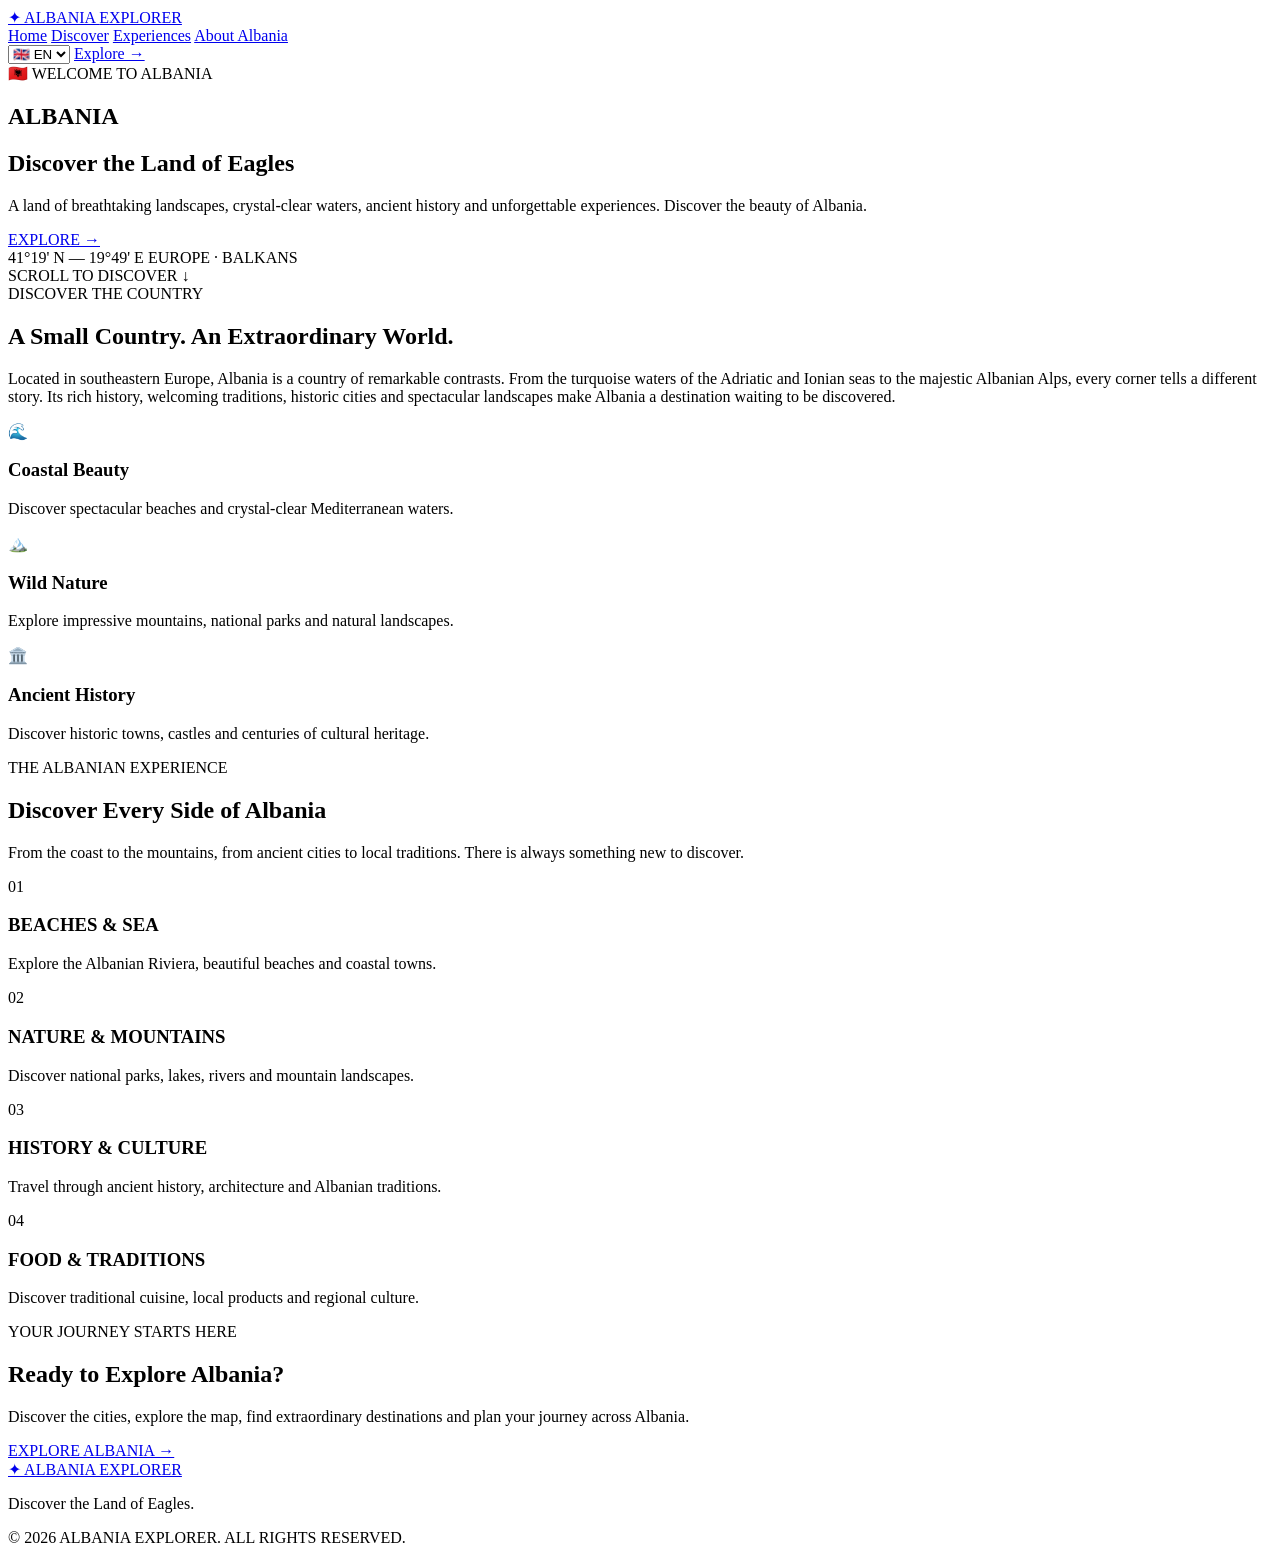
==== index.html @ d85bb2f9 "Add index.html for Albania Explorer website This HTML file serves as the main structure for the Alba" ====
<!DOCTYPE html>
<html lang="en">
<head>
    <meta charset="UTF-8">
    <meta name="viewport" content="width=device-width, initial-scale=1.0">

    <meta name="description" content="Discover Albania. Explore its cities, beaches, mountains, history and culture with Albania Explorer.">

    <meta name="theme-color" content="#080D17">

    <title>Albania Explorer | Discover the Land of Eagles</title>

    <link rel="stylesheet" href="style.css">

    <script src="main.js" defer></script>
</head>

<body>

    <!-- NAVIGATION BAR -->

    <header class="header" id="home">

        <a href="#home" class="logo">
            <span class="logo-symbol">✦</span>
            ALBANIA <span>EXPLORER</span>
        </a>

        <nav class="navigation">
            <a href="#home" data-i18n="nav-home">Home</a>
            <a href="#discover" data-i18n="nav-discover">Discover</a>
            <a href="#experiences" data-i18n="nav-experiences">Experiences</a>
            <a href="#about" data-i18n="nav-about">About Albania</a>
        </nav>

        <div class="header-actions">

            <select id="languageSwitcher" aria-label="Select language">
                <option value="en">🇬🇧 EN</option>
                <option value="sq">🇦🇱 SQ</option>
            </select>

            <a href="#explore" class="header-explore">
                Explore →
            </a>

        </div>

    </header>


    <!-- HERO SECTION -->

    <main>

        <section class="hero">

            <div class="hero-background"></div>

            <div class="hero-overlay"></div>

            <div class="hero-content">

                <span class="hero-label">
                    <span class="flag">🇦🇱</span>
                    <span data-i18n="hero-label">
                        WELCOME TO ALBANIA
                    </span>
                </span>

                <h1>
                    ALBANIA
                </h1>

                <h2 data-i18n="hero-subtitle">
                    Discover the Land of Eagles
                </h2>

                <p data-i18n="hero-description">
                    A land of breathtaking landscapes, crystal-clear
                    waters, ancient history and unforgettable
                    experiences. Discover the beauty of Albania.
                </p>

                <a href="#explore" class="explore-button">
                    <span data-i18n="explore-button">EXPLORE</span>
                    <span class="button-arrow">→</span>
                </a>

                <div class="hero-caption">
                    <span>41°19' N — 19°49' E</span>
                    <span>EUROPE · BALKANS</span>
                </div>

            </div>

            <div class="scroll-indicator">
                <span data-i18n="scroll">SCROLL TO DISCOVER</span>
                <span>↓</span>
            </div>

        </section>


        <!-- INTRODUCTION -->

        <section class="introduction" id="discover">

            <span class="section-label">
                DISCOVER THE COUNTRY
            </span>

            <h2 data-i18n="intro-title">
                A Small Country. An Extraordinary World.
            </h2>

            <p data-i18n="intro-description">
                Located in southeastern Europe, Albania is a country
                of remarkable contrasts. From the turquoise waters
                of the Adriatic and Ionian seas to the majestic
                Albanian Alps, every corner tells a different story.

                Its rich history, welcoming traditions, historic
                cities and spectacular landscapes make Albania
                a destination waiting to be discovered.
            </p>

            <div class="country-highlights">

                <article class="highlight">
                    <span class="highlight-icon">🌊</span>
                    <h3>Coastal Beauty</h3>
                    <p>
                        Discover spectacular beaches and
                        crystal-clear Mediterranean waters.
                    </p>
                </article>

                <article class="highlight">
                    <span class="highlight-icon">🏔️</span>
                    <h3>Wild Nature</h3>
                    <p>
                        Explore impressive mountains,
                        national parks and natural landscapes.
                    </p>
                </article>

                <article class="highlight">
                    <span class="highlight-icon">🏛️</span>
                    <h3>Ancient History</h3>
                    <p>
                        Discover historic towns, castles
                        and centuries of cultural heritage.
                    </p>
                </article>

            </div>

        </section>


        <!-- EXPERIENCES -->

        <section class="experiences" id="experiences">

            <span class="section-label">
                THE ALBANIAN EXPERIENCE
            </span>

            <h2 data-i18n="experiences-title">
                Discover Every Side of Albania
            </h2>

            <p data-i18n="experiences-description">
                From the coast to the mountains,
                from ancient cities to local traditions.
                There is always something new to discover.
            </p>

            <div class="experience-categories">

                <article class="experience-item">
                    <span>01</span>
                    <h3>BEACHES & SEA</h3>
                    <p>
                        Explore the Albanian Riviera,
                        beautiful beaches and coastal towns.
                    </p>
                </article>

                <article class="experience-item">
                    <span>02</span>
                    <h3>NATURE & MOUNTAINS</h3>
                    <p>
                        Discover national parks,
                        lakes, rivers and mountain landscapes.
                    </p>
                </article>

                <article class="experience-item">
                    <span>03</span>
                    <h3>HISTORY & CULTURE</h3>
                    <p>
                        Travel through ancient history,
                        architecture and Albanian traditions.
                    </p>
                </article>

                <article class="experience-item">
                    <span>04</span>
                    <h3>FOOD & TRADITIONS</h3>
                    <p>
                        Discover traditional cuisine,
                        local products and regional culture.
                    </p>
                </article>

            </div>

        </section>


        <!-- EXPLORE ENTRY -->

        <section class="explore-section" id="explore">

            <span class="section-label">
                YOUR JOURNEY STARTS HERE
            </span>

            <h2 data-i18n="explore-title">
                Ready to Explore Albania?
            </h2>

            <p data-i18n="explore-description">
                Discover the cities, explore the map,
                find extraordinary destinations and
                plan your journey across Albania.
            </p>

            <a href="map.html" class="explore-button">
                EXPLORE ALBANIA →
            </a>

        </section>

    </main>


    <!-- FOOTER -->

    <footer class="footer" id="about">

        <a href="#home" class="logo">
            ✦ ALBANIA EXPLORER
        </a>

        <p>
            Discover the Land of Eagles.
        </p>

        <span>
            © 2026 ALBANIA EXPLORER.
            ALL RIGHTS RESERVED.
        </span>

    </footer>

</body>
</html>
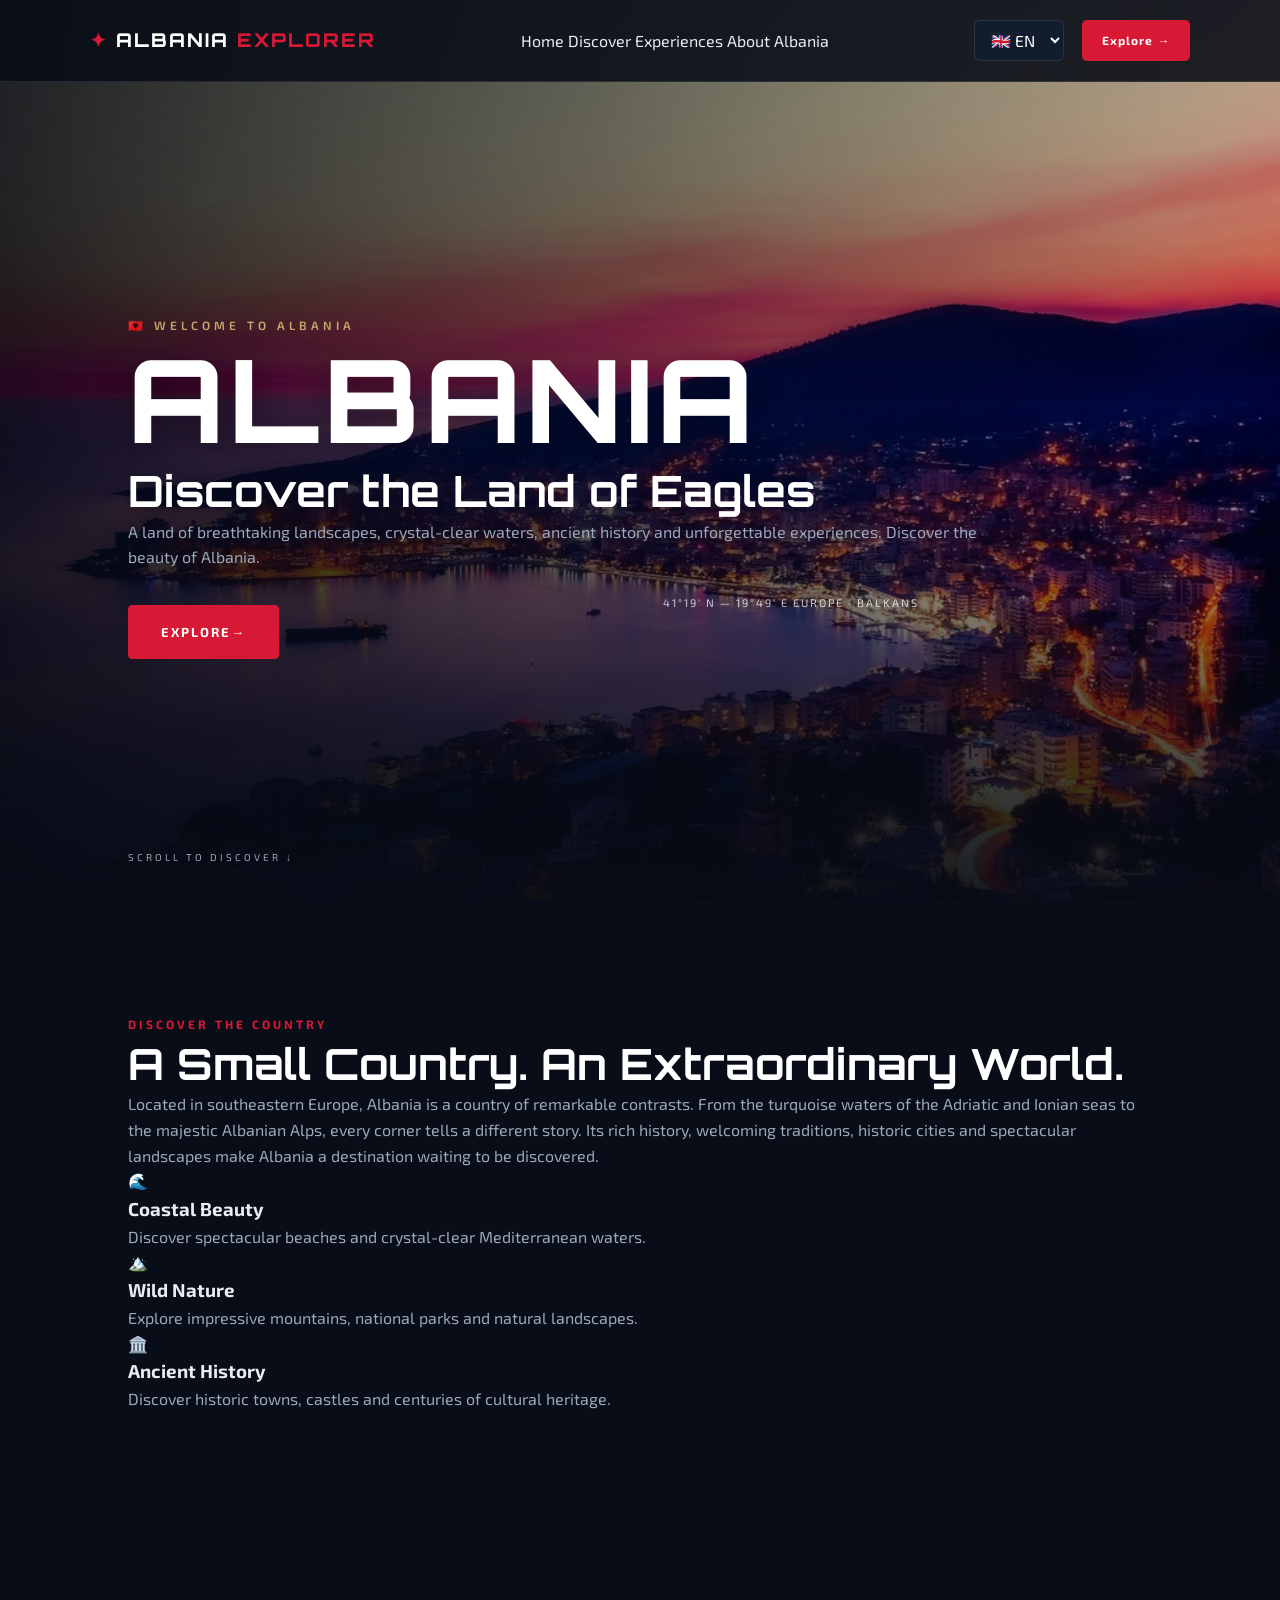
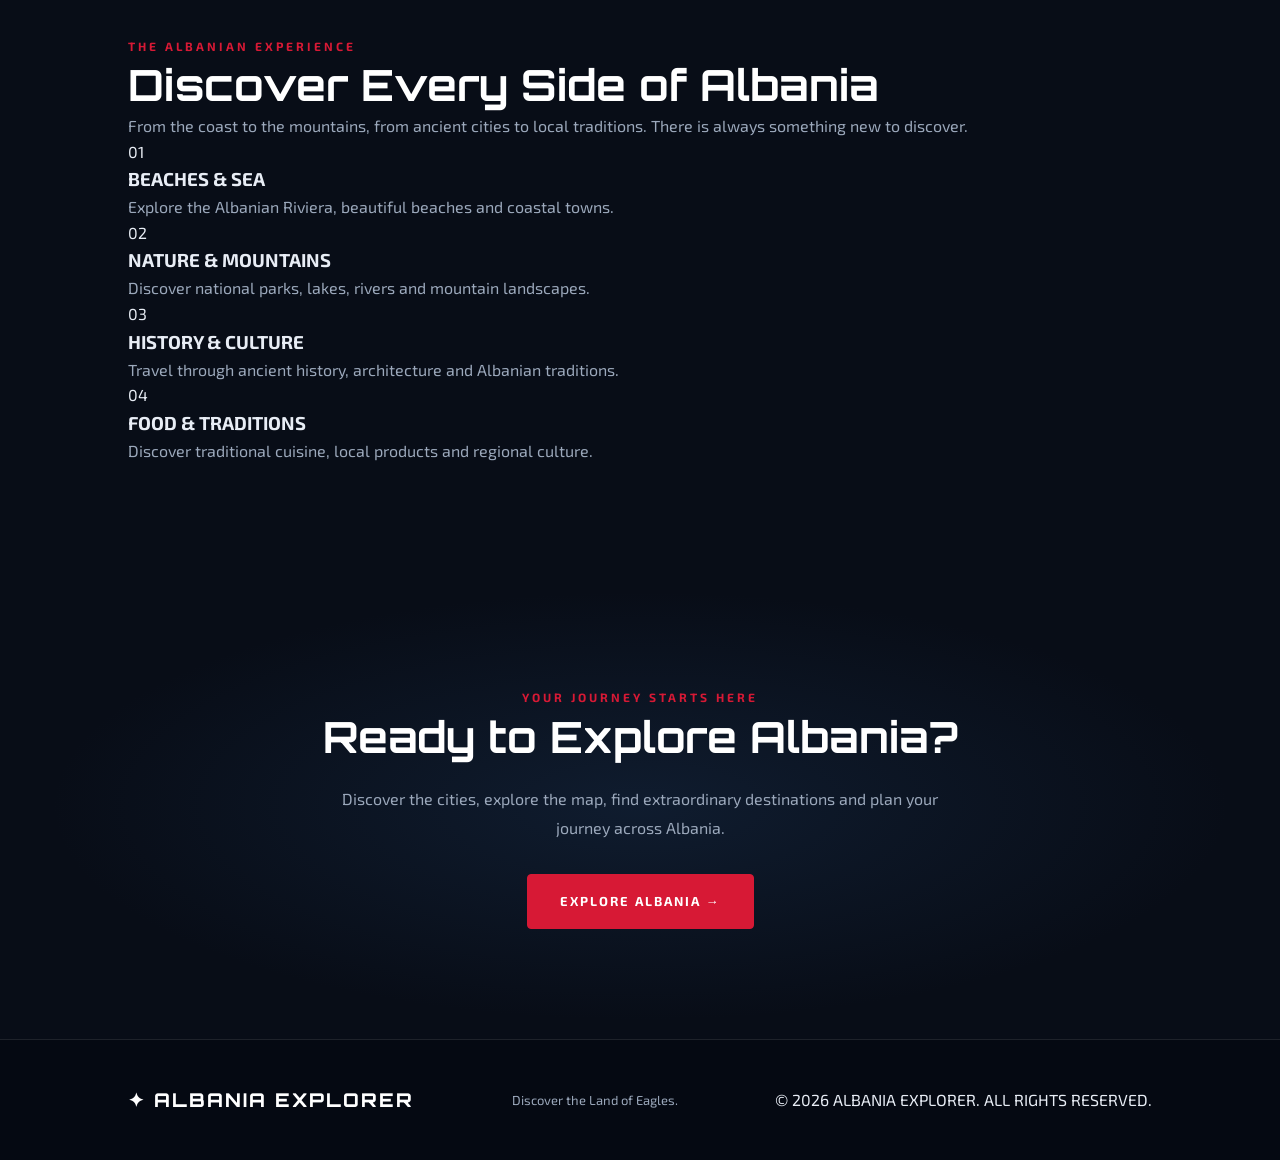
==== commit 6a65d3a1: "Replace main.js script with language.js" ====
--- a/index.html
+++ b/index.html
@@ -13,7 +13,7 @@
 
     <link rel="stylesheet" href="style.css">
 
-    <script src="main.js" defer></script>
+    <script src="language.js" defer></script>
 </head>
 
 <body>
--- a/style.css
+++ b/style.css
@@ -0,0 +1,608 @@
+
+@import url('https://fonts.googleapis.com/css2?family=Exo+2:wght@300;400;500;600;700;800&family=Orbitron:wght@400;500;600;700;800&display=swap');
+
+:root {
+    --background: #080d17;
+    --background-light: #101a2a;
+    --surface: #111d2e;
+    --white: #ffffff;
+    --text: #e8edf5;
+    --muted: #9ba8bb;
+    --red: #d71935;
+    --gold: #c9a66b;
+    --border: rgba(255, 255, 255, 0.1);
+}
+
+* {
+    margin: 0;
+    padding: 0;
+    box-sizing: border-box;
+}
+
+html {
+    scroll-behavior: smooth;
+    scroll-padding-top: 90px;
+}
+
+body {
+    background: var(--background);
+    color: var(--text);
+    font-family: "Exo 2", sans-serif;
+    line-height: 1.6;
+    overflow-x: hidden;
+}
+
+a {
+    color: inherit;
+    text-decoration: none;
+}
+
+button,
+select {
+    font: inherit;
+}
+
+::selection {
+    background: var(--red);
+    color: white;
+}
+
+/* HEADER */
+
+.header {
+    position: fixed;
+    top: 0;
+    left: 0;
+    width: 100%;
+    height: 82px;
+    padding: 0 7%;
+    display: flex;
+    align-items: center;
+    justify-content: space-between;
+    background: rgba(8, 13, 23, 0.88);
+    backdrop-filter: blur(18px);
+    border-bottom: 1px solid var(--border);
+    z-index: 1000;
+}
+
+.logo {
+    font-family: "Orbitron", sans-serif;
+    font-size: 19px;
+    font-weight: 800;
+    letter-spacing: 2px;
+    color: var(--white);
+}
+
+.logo span {
+    color: var(--red);
+}
+
+.nav {
+    display: flex;
+    align-items: center;
+    gap: 32px;
+}
+
+.nav a {
+    color: var(--muted);
+    font-size: 14px;
+    transition: color 0.3s;
+}
+
+.nav a:hover {
+    color: var(--white);
+}
+
+.header-actions {
+    display: flex;
+    align-items: center;
+    gap: 18px;
+}
+
+#languageSwitcher {
+    background: var(--surface);
+    color: var(--white);
+    border: 1px solid var(--border);
+    border-radius: 6px;
+    padding: 9px 12px;
+    cursor: pointer;
+}
+
+.header-explore {
+    background: var(--red);
+    color: white;
+    padding: 11px 20px;
+    border-radius: 5px;
+    font-size: 12px;
+    font-weight: 700;
+    letter-spacing: 1px;
+    transition: 0.3s;
+}
+
+.header-explore:hover {
+    background: #f02b48;
+    transform: translateY(-2px);
+}
+
+/* HERO */
+
+.hero {
+    position: relative;
+    min-height: 100vh;
+    display: flex;
+    align-items: center;
+    overflow: hidden;
+    background: var(--background);
+}
+
+.hero-background {
+    position: absolute;
+    inset: 0;
+    background:
+        linear-gradient(
+            90deg,
+            rgba(5, 10, 19, 0.88) 0%,
+            rgba(5, 10, 19, 0.55) 48%,
+            rgba(5, 10, 19, 0.12) 100%
+        ),
+        linear-gradient(
+            0deg,
+            rgba(8, 13, 23, 0.8) 0%,
+            transparent 35%
+        ),
+        url("assets/images/Sarande Albania.jpg") center 50% / cover no-repeat;
+    transform: scale(1.02);
+    animation: heroReveal 1.5s ease-out both;
+}
+
+.hero-overlay {
+    position: absolute;
+    inset: 0;
+    background: linear-gradient(
+        180deg,
+        rgba(8, 13, 23, 0.2),
+        transparent 45%,
+        rgba(8, 13, 23, 0.55)
+    );
+    pointer-events: none;
+}
+
+.hero-content {
+    position: relative;
+    z-index: 2;
+    width: min(850px, 90%);
+    margin-left: 10%;
+    padding-top: 70px;
+    animation: contentReveal 1s ease-out both;
+}
+
+.hero-flag {
+    font-size: 26px;
+    margin-bottom: 18px;
+}
+
+.hero-label {
+    color: var(--gold);
+    text-transform: uppercase;
+    font-size: 12px;
+    letter-spacing: 4px;
+    font-weight: 600;
+    margin-bottom: 15px;
+}
+
+.hero h1 {
+    font-family: "Orbitron", sans-serif;
+    color: var(--white);
+    font-size: clamp(55px, 10vw, 115px);
+    font-weight: 800;
+    letter-spacing: 5px;
+    line-height: 1.1;
+    text-shadow: 0 5px 35px rgba(0, 0, 0, 0.4);
+}
+
+.hero-subtitle {
+    font-family: "Orbitron", sans-serif;
+    color: var(--gold);
+    font-size: clamp(15px, 2vw, 23px);
+    letter-spacing: 3px;
+    margin-top: 12px;
+}
+
+.hero-description {
+    max-width: 570px;
+    color: #e0e5ed;
+    font-size: 17px;
+    margin-top: 22px;
+    line-height: 1.8;
+}
+
+.explore-button {
+    display: inline-flex;
+    align-items: center;
+    justify-content: center;
+    margin-top: 35px;
+    padding: 16px 32px;
+    background: var(--red);
+    color: white;
+    border: 1px solid var(--red);
+    border-radius: 4px;
+    font-size: 13px;
+    font-weight: 700;
+    letter-spacing: 2px;
+    transition: 0.3s;
+}
+
+.explore-button:hover {
+    background: transparent;
+    border-color: var(--gold);
+    color: var(--gold);
+    transform: translateY(-4px);
+    box-shadow: 0 10px 35px rgba(215, 25, 53, 0.2);
+}
+
+.hero-caption {
+    position: absolute;
+    bottom: 45px;
+    right: 7%;
+    color: rgba(255, 255, 255, 0.75);
+    font-size: 11px;
+    letter-spacing: 2px;
+    text-align: right;
+    line-height: 2;
+}
+
+.scroll-indicator {
+    position: absolute;
+    bottom: 35px;
+    left: 10%;
+    color: var(--muted);
+    font-size: 10px;
+    letter-spacing: 3px;
+    text-transform: uppercase;
+}
+
+/* GENERAL SECTIONS */
+
+section:not(.hero) {
+    padding: 110px 10%;
+}
+
+.section-label {
+    color: var(--red);
+    font-size: 12px;
+    font-weight: 700;
+    letter-spacing: 3px;
+    text-transform: uppercase;
+    margin-bottom: 15px;
+}
+
+section h2 {
+    font-family: "Orbitron", sans-serif;
+    font-size: clamp(27px, 4vw, 43px);
+    color: var(--white);
+    line-height: 1.3;
+}
+
+section p {
+    color: var(--muted);
+}
+
+/* DISCOVER */
+
+.discover-section {
+    background:
+        radial-gradient(
+            circle at 85% 20%,
+            rgba(25, 61, 104, 0.18),
+            transparent 35%
+        ),
+        var(--background);
+}
+
+.discover-section > p {
+    max-width: 760px;
+    margin-top: 25px;
+    font-size: 16px;
+    line-height: 1.9;
+}
+
+.discover-grid {
+    display: grid;
+    grid-template-columns: repeat(3, 1fr);
+    gap: 22px;
+    margin-top: 55px;
+}
+
+.discover-card {
+    padding: 30px;
+    background: var(--surface);
+    border: 1px solid var(--border);
+    border-radius: 10px;
+    transition: 0.3s;
+}
+
+.discover-card:hover {
+    transform: translateY(-7px);
+    border-color: rgba(201, 166, 107, 0.5);
+}
+
+.discover-card h3 {
+    color: var(--white);
+    font-family: "Orbitron", sans-serif;
+    font-size: 16px;
+    margin-bottom: 12px;
+}
+
+.discover-card p {
+    font-size: 14px;
+    line-height: 1.8;
+}
+
+/* EXPERIENCES */
+
+.experiences-section {
+    background: var(--background-light);
+}
+
+.experiences-section > p {
+    max-width: 650px;
+    margin-top: 20px;
+}
+
+.experiences-grid {
+    display: grid;
+    grid-template-columns: repeat(2, 1fr);
+    gap: 22px;
+    margin-top: 50px;
+}
+
+.experience-card {
+    position: relative;
+    min-height: 230px;
+    padding: 35px;
+    display: flex;
+    flex-direction: column;
+    justify-content: flex-end;
+    background: linear-gradient(
+        135deg,
+        #172940,
+        #101a2a
+    );
+    border: 1px solid var(--border);
+    border-radius: 10px;
+    overflow: hidden;
+    transition: 0.35s;
+}
+
+.experience-card::before {
+    content: "";
+    position: absolute;
+    inset: 0;
+    background: linear-gradient(
+        135deg,
+        transparent,
+        rgba(215, 25, 53, 0.12)
+    );
+    opacity: 0;
+    transition: 0.35s;
+}
+
+.experience-card:hover {
+    transform: translateY(-6px);
+    border-color: var(--gold);
+}
+
+.experience-card:hover::before {
+    opacity: 1;
+}
+
+.experience-card h3 {
+    position: relative;
+    z-index: 1;
+    color: var(--white);
+    font-family: "Orbitron", sans-serif;
+    font-size: 18px;
+    letter-spacing: 1px;
+}
+
+.experience-card p {
+    position: relative;
+    z-index: 1;
+    margin-top: 10px;
+    font-size: 14px;
+}
+
+/* EXPLORE SECTION */
+
+.explore-section {
+    text-align: center;
+    background:
+        radial-gradient(
+            ellipse at center,
+            rgba(29, 56, 91, 0.35),
+            transparent 65%
+        ),
+        var(--background);
+}
+
+.explore-section p {
+    max-width: 650px;
+    margin: 20px auto 0;
+    line-height: 1.8;
+}
+
+.explore-section .explore-button {
+    margin-top: 32px;
+}
+
+/* FOOTER */
+
+.footer {
+    padding: 45px 10%;
+    display: flex;
+    align-items: center;
+    justify-content: space-between;
+    gap: 20px;
+    background: #050912;
+    border-top: 1px solid var(--border);
+}
+
+.footer p {
+    color: var(--muted);
+    font-size: 13px;
+}
+
+/* ANIMATIONS */
+
+@keyframes heroReveal {
+    from {
+        opacity: 0;
+        transform: scale(1.08);
+    }
+    to {
+        opacity: 1;
+        transform: scale(1.02);
+    }
+}
+
+@keyframes contentReveal {
+    from {
+        opacity: 0;
+        transform: translateY(25px);
+    }
+    to {
+        opacity: 1;
+        transform: translateY(0);
+    }
+}
+
+/* RESPONSIVE */
+
+@media (max-width: 900px) {
+    .header {
+        padding: 0 4%;
+    }
+
+    .nav {
+        gap: 16px;
+    }
+
+    .nav a {
+        font-size: 12px;
+    }
+
+    section:not(.hero) {
+        padding: 85px 6%;
+    }
+
+    .hero-content {
+        margin-left: 7%;
+    }
+}
+
+@media (max-width: 650px) {
+    .header {
+        height: auto;
+        min-height: 75px;
+        padding: 15px 5%;
+        flex-wrap: wrap;
+        gap: 14px;
+    }
+
+    .logo {
+        font-size: 16px;
+    }
+
+    .nav {
+        order: 3;
+        width: 100%;
+        justify-content: center;
+        gap: 18px;
+    }
+
+    .nav a {
+        font-size: 11px;
+    }
+
+    .header-actions {
+        gap: 8px;
+    }
+
+    .header-explore {
+        padding: 9px 12px;
+        font-size: 10px;
+    }
+
+    #languageSwitcher {
+        padding: 7px;
+        font-size: 12px;
+    }
+
+    .hero {
+        min-height: 100svh;
+    }
+
+    .hero-background {
+        background-position: 58% center;
+    }
+
+    .hero-content {
+        width: 88%;
+        margin: 0 auto;
+        padding-top: 100px;
+    }
+
+    .hero h1 {
+        font-size: clamp(45px, 13vw, 75px);
+        letter-spacing: 2px;
+    }
+
+    .hero-description {
+        font-size: 14px;
+    }
+
+    .hero-caption {
+        right: 6%;
+        bottom: 25px;
+        font-size: 9px;
+    }
+
+    .scroll-indicator {
+        left: 6%;
+        bottom: 25px;
+        font-size: 9px;
+    }
+
+    .discover-grid,
+    .experiences-grid {
+        grid-template-columns: 1fr;
+    }
+
+    .discover-card {
+        padding: 25px;
+    }
+
+    .experience-card {
+        min-height: 190px;
+    }
+
+    section:not(.hero) {
+        padding: 75px 7%;
+    }
+
+    .footer {
+        flex-direction: column;
+        text-align: center;
+        padding: 35px 7%;
+    }
+}
+
+@media (prefers-reduced-motion: reduce) {
+    *,
+    *::before,
+    *::after {
+        scroll-behavior: auto !important;
+        animation-duration: 0.01ms !important;
+        transition-duration: 0.01ms !important;
+    }
+}
